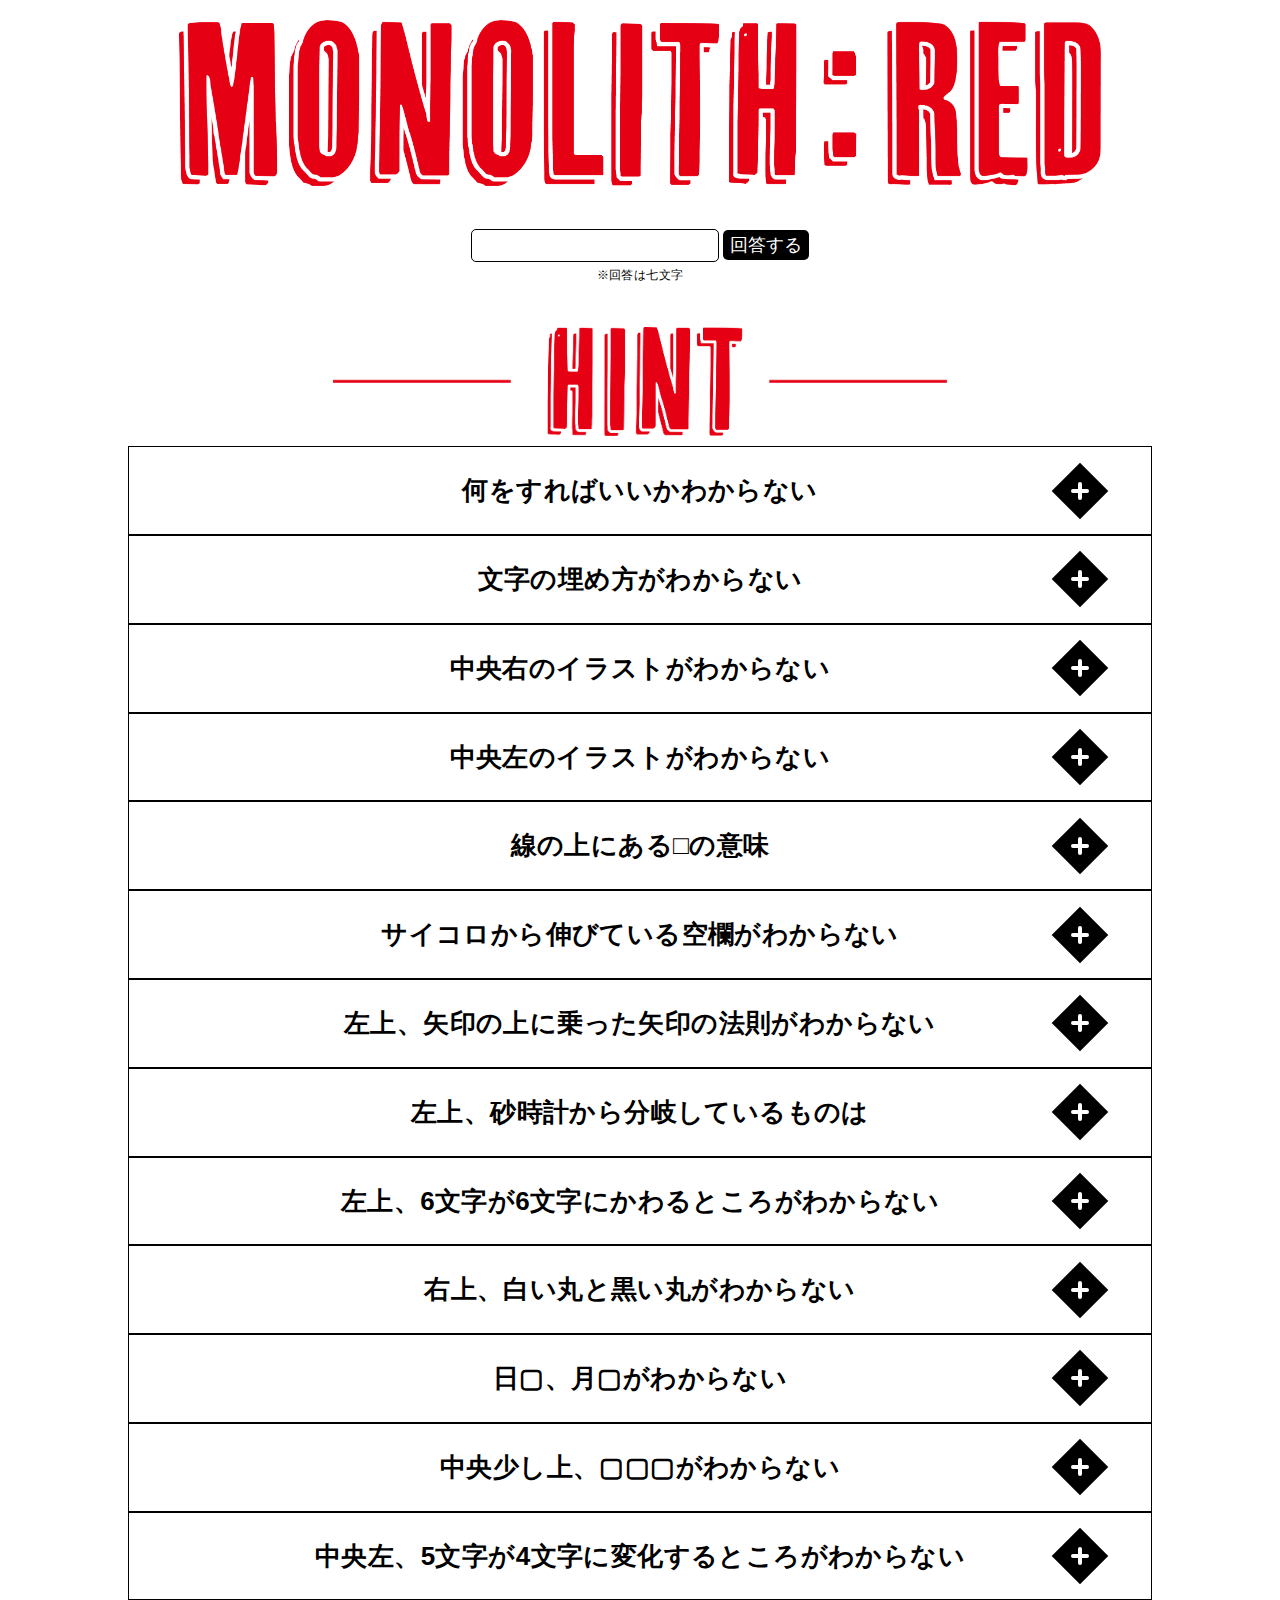
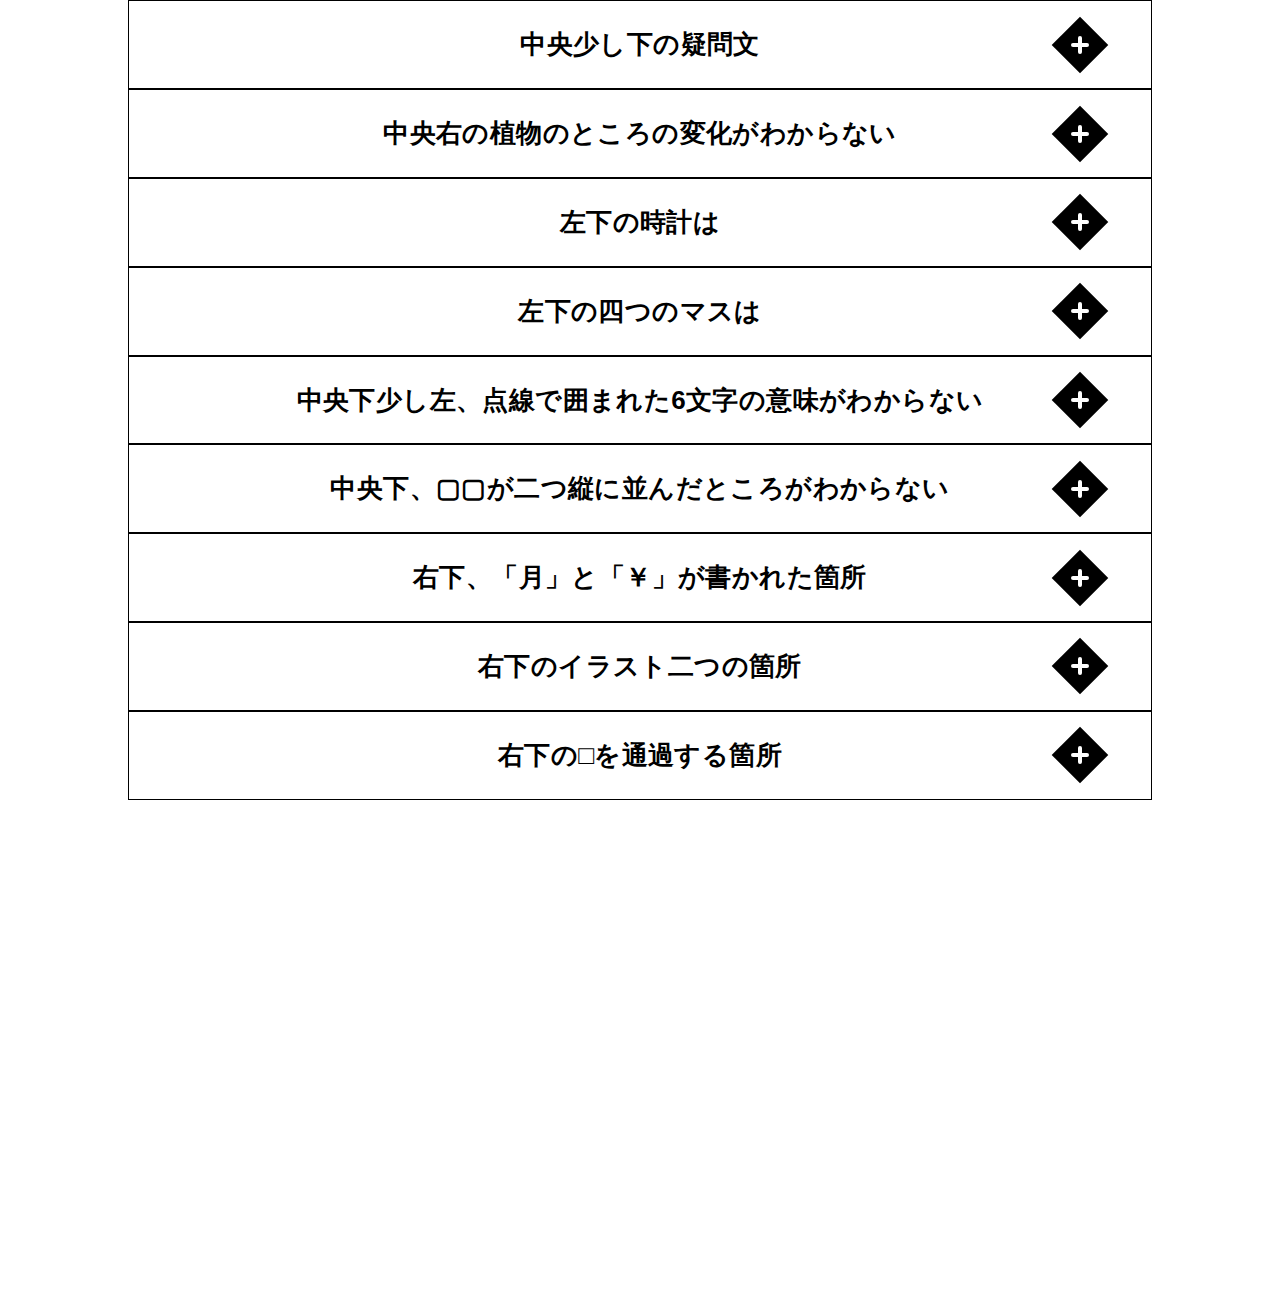
==== index.html @ f4da35d4 "first commit" ====
<!DOCTYPE html>
<html lang="ja">
  <head>
    <meta charset="UTF-8">
    <meta name="viewport" content="width=device-width, initial-scale=1.0">
    <title>Tokiqil Monolith</title>
    <link rel="stylesheet" href="accordion.css" type="text/css">
  </head>

  <body>
    <script src="https://ajax.googleapis.com/ajax/libs/jquery/3.5.1/jquery.min.js"></script>
    <!-- <script src="js/jquery-1.9.1.min.js"></script> -->
    <div class="section">
      <img src="4x/title.png" alt="MONOLITH:RED" class="title">

      <div class="answer_area">
        <table>
          <tr>
            <td><input type="text" class="text_area" id="answer"></td>
            <td><button class="submit_button" onclick="submitAnswer()">回答する</button>  </td>
          </tr>
        </table>

        <p class="attention">※回答は七文字</p>
      </div>

      <img src="4x/hint.png" alt="HINT" class="hint">

      <div class="accordion">
        <div class="accordion_header Q">何をすればいいかわからない<div class="i_box"><i class="one_i"></i></div></div>
        <div class="accordion_inner">
          <div class="accordion_header A">
            まずは手を付けられそうなところから解いていきましょう<br>
            イラストから伸びているマスに、イラストを文字にして埋めてみましょう
          </div>
        </div>
      </div>

      <div class="accordion">
        <div class="accordion_header Q">文字の埋め方がわからない<div class="i_box"><i class="one_i"></i></div></div>
        <div class="accordion_inner">
          <div class="accordion_header A">
            空欄には幾つか種類があるようで、それぞれ違う種類の文字が入るようです<br>
            何が入るか考えてみましょう
          </div>
          <div class="accordion">
            <div class="accordion_header Q" >種類がわからない<div class="i_box"><i class="one_i"></i></div></div>
            <div class="accordion_inner">
              <div class="accordion_header A">
                小さい四角はアルファベット<br>
                角が丸い四角は漢字<br>
                二重の四角は平仮名が入ります
              </div>
            </div>
          </div>
        </div>
      </div>

      <div class="accordion">
        <div class="accordion_header Q">中央右のイラストがわからない<div class="i_box"><i class="one_i"></i></div></div>
        <div class="accordion_inner">
          <div class="accordion_header A">
            高さ333ｍの赤い塔、つまり東京タワーです。英語で記入しましょう
          </div>
        </div>
      </div>

      <div class="accordion">
        <div class="accordion_header Q">中央左のイラストがわからない<div class="i_box"><i class="one_i"></i></div></div>
        <div class="accordion_inner">
          <div class="accordion_header A">
            彼は「MONOLITH」といいます。東京タワーに何か話しかけているようです
          </div>
        </div>
      </div>

      <div class="accordion">
        <div class="accordion_header Q">線の上にある□の意味<div class="i_box"><i class="one_i"></i></div></div>
        <div class="accordion_inner">
          <div class="accordion_header A">
            □に斜めに入ってきた二つの要素を合成して出力しています<br>
            逆に言うと□に入ってきた要素を斜めに出る二つの要素に分解しています
          </div>
        </div>
      </div>

      <div class="accordion">
        <div class="accordion_header Q">サイコロから伸びている空欄がわからない<div class="i_box"><i class="one_i"></i></div></div>
        <div class="accordion_inner">
          <div class="accordion_header A">
            小さい四角には数字を英語で、角丸の四角には数字を漢字で入れましょう
          </div>
        </div>
      </div>

      <div class="accordion">
        <div class="accordion_header Q">左上、矢印の上に乗った矢印の法則がわからない<div class="i_box"><i class="one_i"></i></div></div>
        <div class="accordion_inner">
          <div class="accordion_header A">
            矢印を通過する際、右から左に漢字の一部が変化しているようです
          </div>
          <div class="accordion">
            <div class="accordion_header Q">どう変化するかがわからない<div class="i_box"><i class="one_i"></i></div></div>
            <div class="accordion_inner">
              <div class="accordion_header A">
                「問」が「開」に変化し、さらに変化しているようです
              </div>
            </div>
          </div>
        </div>
      </div>

      <div class="accordion">
        <div class="accordion_header Q">左上、砂時計から分岐しているものは<div class="i_box"><i class="one_i"></i></div></div>
        <div class="accordion_inner">
          <div class="accordion_header A">
            砂時計が、空の砂時計と何かに分離しています。ということは？
          </div>
        </div>
      </div>

      <div class="accordion">
        <div class="accordion_header Q">左上、6文字が6文字にかわるところがわからない<div class="i_box"><i class="one_i"></i></div></div>
        <div class="accordion_inner">
          <div class="accordion_header A">
            「SA」が「TE」に変化します
          </div>
        </div>
      </div>

      <div class="accordion">
        <div class="accordion_header Q">右上、白い丸と黒い丸がわからない<div class="i_box"><i class="one_i"></i></div></div>
        <div class="accordion_inner">
          <div class="accordion_header A">
            そのまま「白丸」「黒丸」と読むわけではないようです<br>
            右側の文字は線をたどれば埋める文字が分かります<br>
            すぐ右下にあるイラストから連想される単語を埋めてみましょう<br>
            そうすればさらに右にある2マスも連想できそうです
          </div>
        </div>
      </div>

      <div class="accordion">
        <div class="accordion_header Q">日▢、月▢がわからない<div class="i_box"><i class="one_i"></i></div></div>
        <div class="accordion_inner">
          <div class="accordion_header A">
            右には同じ漢字が入ります。英語にしたときにどちらも6文字になります
          </div>
          <div class="accordion">
            <div class="accordion_header Q">まだわからない<div class="i_box"><i class="one_i"></i></div></div>
            <div class="accordion_inner">
              <div class="accordion_header A">
                カレンダーを見てみましょう
              </div>
            </div>
          </div>
        </div>
      </div>

      <div class="accordion">
        <div class="accordion_header Q">中央少し上、▢▢▢がわからない<div class="i_box"><i class="one_i"></i></div></div>
        <div class="accordion_inner">
          <div class="accordion_header A">
            矢印をたどると「？」から伸びています。漢字三文字で表現してみましょう
          </div>
          <div class="accordion">
            <div class="accordion_header Q">漢字三文字がわからない<div class="i_box"><i class="one_i"></i></div></div>
            <div class="accordion_inner">
              <div class="accordion_header A">
                一番右の漢字は「竹かんむり」になります
              </div>
            </div>
          </div>
        </div>
      </div>

      <div class="accordion">
        <div class="accordion_header Q">中央左、5文字が4文字に変化するところがわからない<div class="i_box"><i class="one_i"></i></div></div>
        <div class="accordion_inner">
          <div class="accordion_header A">
            「CH」が「S」に変化しています
          </div>
        </div>
      </div>

      <div class="accordion">
        <div class="accordion_header Q">中央少し下の疑問文<div class="i_box"><i class="one_i"></i></div></div>
        <div class="accordion_inner">
          <div class="accordion_header A">
            「周りの英語を埋め、引用して、文章を完成させましょう。これがこの謎の「問い」になります
          </div>
        </div>
      </div>

      <div class="accordion">
        <div class="accordion_header Q">中央右の植物のところの変化がわからない<div class="i_box"><i class="one_i"></i></div></div>
        <div class="accordion_inner">
          <div class="accordion_header A">
            矢印を通過する際、右から左に漢字の一部が変化しているようです。右が「草」、左が「竹」です
          </div>
          <div class="accordion">
            <div class="accordion_header Q">どう変化するかがわからない<div class="i_box"><i class="one_i"></i></div></div>
            <div class="accordion_inner">
              <div class="accordion_header A">
                「草かんむり」が「竹かんむり」に変化しています
              </div>
            </div>
          </div>
        </div>
      </div>

      <div class="accordion">
        <div class="accordion_header Q">左下の時計は<div class="i_box"><i class="one_i"></i></div></div>
        <div class="accordion_inner">
          <div class="accordion_header A">
            「CLOCK」ではありません、違う言い方を考えてみましょう
          </div>
        </div>
      </div>

      <div class="accordion">
        <div class="accordion_header Q">左下の四つのマスは<div class="i_box"><i class="one_i"></i></div></div>
        <div class="accordion_inner">
          <div class="accordion_header A">
            真ん中にあるのは方位記号です、適切な漢字を埋めましょう
          </div>
        </div>
      </div>

      <div class="accordion">
        <div class="accordion_header Q">中央下少し左、点線で囲まれた6文字の意味がわからない<div class="i_box"><i class="one_i"></i></div></div>
        <div class="accordion_inner">
          <div class="accordion_header A">
            ローマ字読みしてみましょう
          </div>
          <div class="accordion">
            <div class="accordion_header Q">「めのうえ」の意味がわからない<div class="i_box"><i class="one_i"></i></div></div>
            <div class="accordion_inner">
              <div class="accordion_header A">
                「め」を探して上を読んでみましょう
              </div>
              <div class="accordion">
                <div class="accordion_header Q">「め」がわからない<div class="i_box"><i class="one_i"></i></div></div>
                <div class="accordion_inner">
                  <div class="accordion_header A">
                    この謎の中に6個あります。全て探して上を読んでみましょう
                  </div>
                  <div class="accordion">
                    <div class="accordion_header Q">6個なのに7文字になる？<div class="i_box"><i class="one_i"></i></div></div>
                    <div class="accordion_inner">
                      <div class="accordion_header A">
                        アルファベットはローマ字読みして、平仮名にして書き込みましょう
                      </div>
                    </div>
                  </div>
                </div>
              </div>
            </div>
          </div>
        </div>
      </div>

      <div class="accordion">
        <div class="accordion_header Q">中央下、▢▢が二つ縦に並んだところがわからない<div class="i_box"><i class="one_i"></i></div></div>
        <div class="accordion_inner">
          <div class="accordion_header A">
            右には同じ漢字が入ります、上には「土」下には「火」が入ります
          </div>
          <div class="accordion">
            <div class="accordion_header Q">まだわからない<div class="i_box"><i class="one_i"></i></div></div>
            <div class="accordion_inner">
              <div class="accordion_header A">
                カレンダーを見てみましょう
              </div>
            </div>
          </div>
        </div>
      </div>

      <div class="accordion">
        <div class="accordion_header Q">右下、「月」と「￥」が書かれた箇所<div class="i_box"><i class="one_i"></i></div></div>
        <div class="accordion_inner">
          <div class="accordion_header A">
            変化前は「魚へんに青」です。「月」が「円」に変化します
          </div>
          <div class="accordion">
            <div class="accordion_header Q">まだわからない<div class="i_box"><i class="one_i"></i></div></div>
            <div class="accordion_inner">
              <div class="accordion_header A">
                「魚青」が「鯖」に変化します
              </div>
            </div>
          </div>
        </div>
      </div>

      <div class="accordion">
        <div class="accordion_header Q">右下のイラスト二つの箇所<div class="i_box"><i class="one_i"></i></div></div>
        <div class="accordion_inner">
          <div class="accordion_header A">
            矢印を通過すると、「貝」が「田」に変化します
            存在しない漢字になりますが、そのまま記入しておきましょう
          </div>
        </div>
      </div>

      <div class="accordion">
        <div class="accordion_header Q">右下の□を通過する箇所<div class="i_box"><i class="one_i"></i></div></div>
        <div class="accordion_inner">
          <div class="accordion_header A">
            一番下は「土」と「田」が合成されています
          </div>
          <div class="accordion">
            <div class="accordion_header Q">まだわからない<div class="i_box"><i class="one_i"></i></div></div>
            <div class="accordion_inner">
              <div class="accordion_header A">
                「土」と「田」が合成されて「里」になります
              </div>
              <div class="accordion">
                <div class="accordion_header Q">さらにヒント<div class="i_box"><i class="one_i"></i></div></div>
                <div class="accordion_inner">
                  <div class="accordion_header A">
                    「黒」が「里」と何かに分解されます
                  </div>
                  <div class="accordion">
                    <div class="accordion_header Q">さらにさらにヒント<div class="i_box"><i class="one_i"></i></div></div>
                    <div class="accordion_inner">
                      <div class="accordion_header A">
                        「里」と「れんが（点四つ）」に分解され、合成されて別の漢字になります
                      </div>
                    </div>
                  </div>
                </div>
              </div>
            </div>
          </div>
        </div>
      </div>
    </div>
    <script src="accordion.js"></script>
  </body>
</html>
---- accordion.css ----
.title {
  max-width: 1024px;
  margin: auto;
  display: block;
  width: 90%;
  padding-bottom: 20px;
}

.crear_images{
  max-width: 1024px;
  margin: auto;
  display: block;
  width: 90%;
}

.syuusei{
  max-width: 1024px;
  margin: auto;
  display: block;
  width: 40%;
  padding-bottom: 70px;
}

table{
  margin:0 auto;
  }
  
.answer_area {
  margin: 20px 0px 40px ;
  text-align: center;
}

.submit_button{
  padding:10px;
  font-size: 18px; 
  color: #fff;
  background-color: #000000;
  border: none;
  border-radius: 5px;
  text-align: center;
  padding: 3px 7px;
}

.text_area {
  height: 25px;
  font-size: 18px; 
  padding: 3px 7px;
  border-radius: 5px;
  border: 1px solid #000000;
}
.text_area:focus {
  padding: 1px 5px;
  outline: 0;
  border: 3px solid #000000;
}

.attention {
  margin-top: 0px;
  font-size: 75%;
  text-align: center;
}

.tweet_button{
  color: #fff;
  background-color: #000000;
  border: none;
  border-radius: 5px;
  text-align: center;
  padding: 3px 7px;
}

.hint {
  max-width: 1024px;
  margin: auto;
  display: block;
  width: 60%;
  padding-bottom: 10px;
}

.accordion {
    max-width: 1024px;
    margin: 0 auto;
  }
  .accordion .accordion_header {
    font-size: 26px;
    font-weight: bold;
    padding: 20px 11%;
    text-align: center;
    position: relative;
    z-index: +1;
    cursor: pointer;
    transition-duration: 0.2s;
  }
  .accordion .Q {
    background-color: #ffffff;
    border: 1px solid #000000;
    color: #000000;
  }
  .accordion .A {
    background-color: #ffffff;
    border: #000000;
    color: #000000;
  }
  .accordion .accordion_inner{
    border: 1px solid #000000;
  }
  .accordion .accordion_inner .accordion{
    width: 95%;
    padding-bottom: 2.5%;
  }
  .accordion .accordion_header .i_box {
    display: flex;
    justify-content: center;
    align-items: center;
    position: absolute;
    top: 50%;
    right: 5%;
    width: 40px;
    height: 40px;
    background: #000000;
    /* border: 1px solid #E60012; */
    margin-top: -20px;
    box-sizing: border-box;
    -webkit-transform: rotate(45deg);
    transform: rotate(45deg);
    transform-origin: center center;
    transition-duration: 0.2s;
  }
  .accordion .accordion_header .i_box .one_i {
    display: block;
    width: 18px;
    height: 18px;
    -webkit-transform: rotate(45deg);
    transform: rotate(45deg);
    transform-origin: center center;
    transition-duration: 0.2s;
    position: relative;
  }
  .accordion .accordion_header.open .i_box {
    -webkit-transform: rotate(-360deg);
    transform: rotate(-360deg);
  }
  .accordion .accordion_header .i_box .one_i:before, .accordion .accordion_header .i_box .one_i:after {
    display: flex;
    content: '';
    background-color: #ffffff;
    border-radius: 10px;
    width: 18px;
    height: 4px;
    position: absolute;
    top: 7px;
    left: 0;
    -webkit-transform: rotate(0deg);
    transform: rotate(0deg);
    transform-origin: center center;
  }
  .accordion .accordion_header .i_box .one_i:before {
    width: 4px;
    height: 18px;
    top: 0;
    left: 7px;
  }
  .accordion .accordion_header.open .i_box .one_i:before {
    content: none;
  }
  .accordion .accordion_header.open .i_box .one_i:after {
    -webkit-transform: rotate(-45deg);
    transform: rotate(-45deg);
  }
  .accordion .accordion_inner {
    display: none;
    padding: 0;
    box-sizing: border-box;
  }
  .accordion .accordion_inner .box_one {
    height: 300px;
  }
  .accordion .accordion_inner p.txt_a_ac {
    margin: 0;
  }
  @media screen and (max-width: 1024px) {
    .accordion .accordion_header {
      font-size: 18px;
    }
    .accordion .accordion_header .i_box {
      width: 30px;
      height: 30px;
      margin-top: -15px;
    }
  }
  @media screen and (max-width: 767px) {
    .accordion .accordion_header {
      font-size: 16px;
      text-align: left;
      padding: 15px 60px 15px 15px;
    }
  }
  
  body {
    font-family: YuGothic, "游ゴシック体", "Yu Gothic", "メイリオ", Meiryo, "ＭＳ Ｐゴシック", "MS PGothic", sans-serif;
    font-size: 16px;
    letter-spacing: .025em;
    line-height: 1.8;
    margin: 0;
  }
  @media screen and (max-width: 1024px) {
    body {
      font-size: 14px;
    }
  }
  .section {
    max-width: 1024px;
    margin: 0 auto;
    padding: 20px 20px 500px;
    color: #000000;
    text-align: center;
  }
  .section p._a {
    font-size: 12px;
    font-weight: bold;
    margin: 30px 0 0;
  }
  .section p._a .link {
    display: inline-block;
    color: #607D8B;
    padding-left: 1.3em;
    text-indent: -1.3em;
  }
  .section p._a .link:before {
    content: '';
    display: inline-block;
    width: 5px;
    height: 5px;
    border-top: 2px solid #607D8B;
    border-right: 2px solid #607D8B;
    -webkit-transform: rotate(45deg);
    transform: rotate(45deg);
    margin-right: 10px;
  }
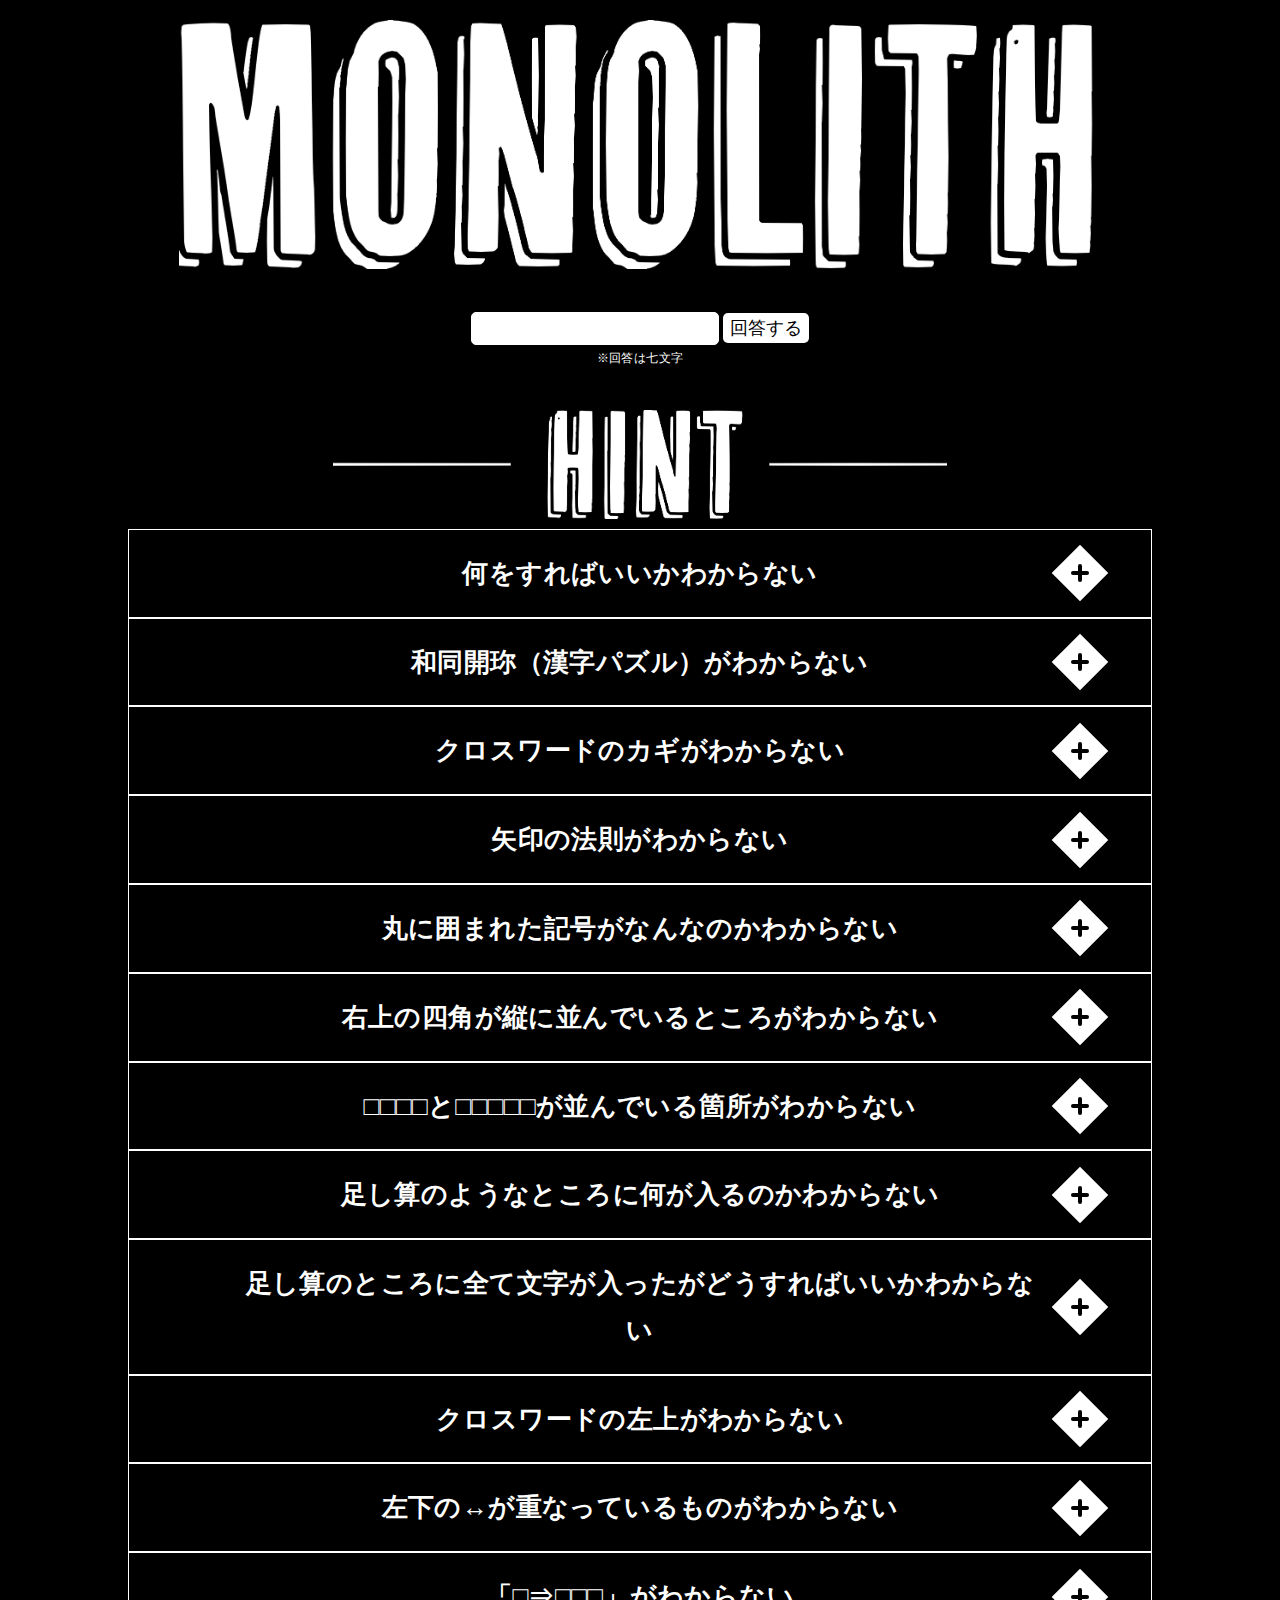
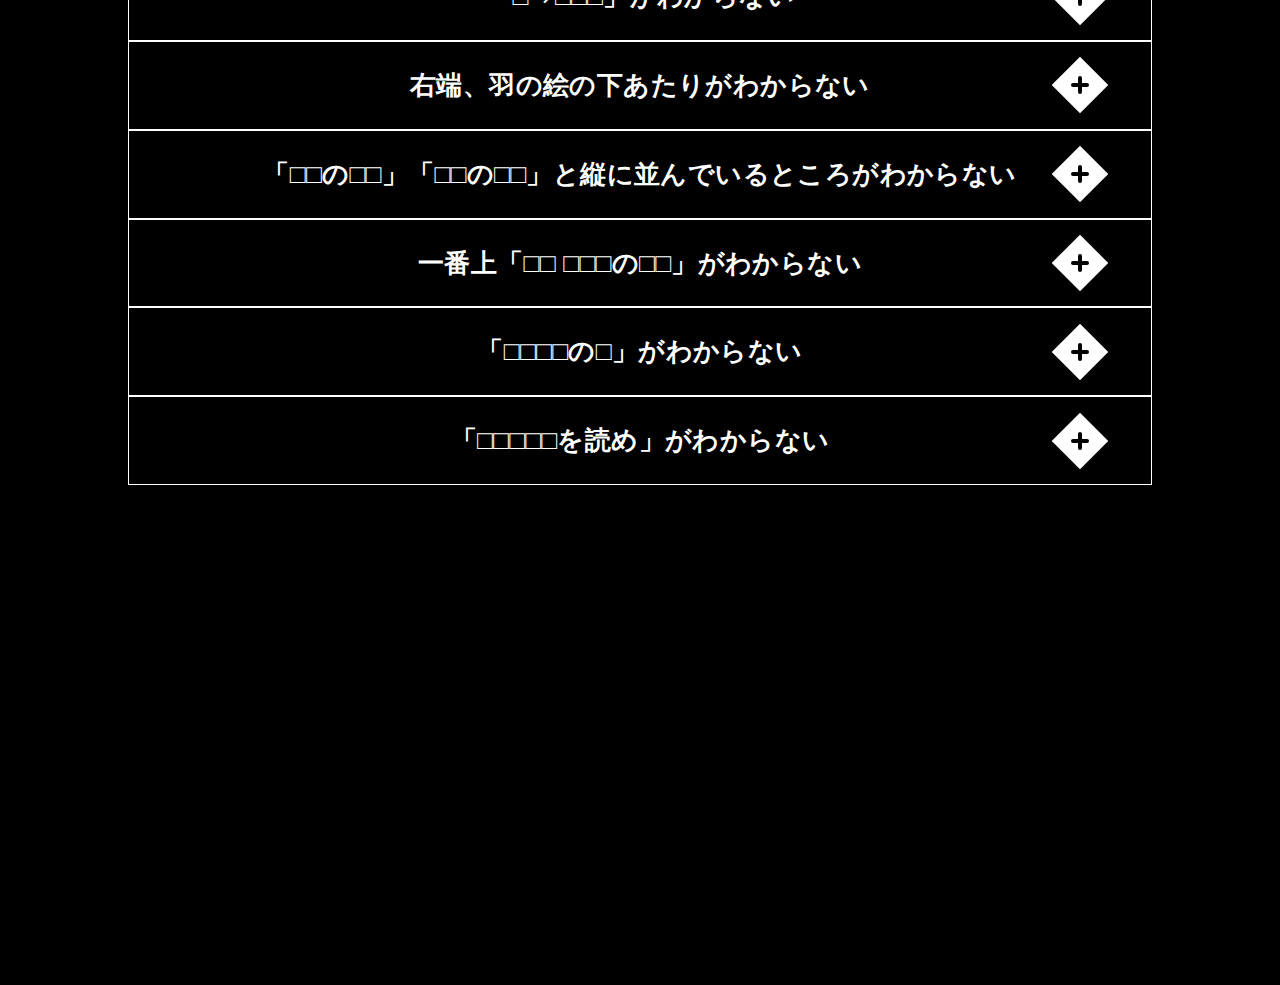
==== commit 5bbefa7e: "commit" ====
--- a/index.html
+++ b/index.html
@@ -31,225 +31,284 @@
         <div class="accordion_inner">
           <div class="accordion_header A">
             まずは手を付けられそうなところから解いていきましょう<br>
-            イラストから伸びているマスに、イラストを文字にして埋めてみましょう
-          </div>
-        </div>
-      </div>
-
-      <div class="accordion">
-        <div class="accordion_header Q">文字の埋め方がわからない<div class="i_box"><i class="one_i"></i></div></div>
-        <div class="accordion_inner">
-          <div class="accordion_header A">
-            空欄には幾つか種類があるようで、それぞれ違う種類の文字が入るようです<br>
-            何が入るか考えてみましょう
-          </div>
-          <div class="accordion">
-            <div class="accordion_header Q" >種類がわからない<div class="i_box"><i class="one_i"></i></div></div>
-            <div class="accordion_inner">
-              <div class="accordion_header A">
-                小さい四角はアルファベット<br>
-                角が丸い四角は漢字<br>
-                二重の四角は平仮名が入ります
-              </div>
-            </div>
-          </div>
-        </div>
-      </div>
-
-      <div class="accordion">
-        <div class="accordion_header Q">中央右のイラストがわからない<div class="i_box"><i class="one_i"></i></div></div>
-        <div class="accordion_inner">
-          <div class="accordion_header A">
-            高さ333ｍの赤い塔、つまり東京タワーです。英語で記入しましょう
-          </div>
-        </div>
-      </div>
-
-      <div class="accordion">
-        <div class="accordion_header Q">中央左のイラストがわからない<div class="i_box"><i class="one_i"></i></div></div>
-        <div class="accordion_inner">
-          <div class="accordion_header A">
-            彼は「MONOLITH」といいます。東京タワーに何か話しかけているようです
-          </div>
-        </div>
-      </div>
-
-      <div class="accordion">
-        <div class="accordion_header Q">線の上にある□の意味<div class="i_box"><i class="one_i"></i></div></div>
-        <div class="accordion_inner">
-          <div class="accordion_header A">
-            □に斜めに入ってきた二つの要素を合成して出力しています<br>
-            逆に言うと□に入ってきた要素を斜めに出る二つの要素に分解しています
-          </div>
-        </div>
-      </div>
-
-      <div class="accordion">
-        <div class="accordion_header Q">サイコロから伸びている空欄がわからない<div class="i_box"><i class="one_i"></i></div></div>
-        <div class="accordion_inner">
-          <div class="accordion_header A">
-            小さい四角には数字を英語で、角丸の四角には数字を漢字で入れましょう
-          </div>
-        </div>
-      </div>
-
-      <div class="accordion">
-        <div class="accordion_header Q">左上、矢印の上に乗った矢印の法則がわからない<div class="i_box"><i class="one_i"></i></div></div>
-        <div class="accordion_inner">
-          <div class="accordion_header A">
-            矢印を通過する際、右から左に漢字の一部が変化しているようです
-          </div>
-          <div class="accordion">
-            <div class="accordion_header Q">どう変化するかがわからない<div class="i_box"><i class="one_i"></i></div></div>
-            <div class="accordion_inner">
-              <div class="accordion_header A">
-                「問」が「開」に変化し、さらに変化しているようです
-              </div>
-            </div>
-          </div>
-        </div>
-      </div>
-
-      <div class="accordion">
-        <div class="accordion_header Q">左上、砂時計から分岐しているものは<div class="i_box"><i class="one_i"></i></div></div>
-        <div class="accordion_inner">
-          <div class="accordion_header A">
-            砂時計が、空の砂時計と何かに分離しています。ということは？
-          </div>
-        </div>
-      </div>
-
-      <div class="accordion">
-        <div class="accordion_header Q">左上、6文字が6文字にかわるところがわからない<div class="i_box"><i class="one_i"></i></div></div>
-        <div class="accordion_inner">
-          <div class="accordion_header A">
-            「SA」が「TE」に変化します
-          </div>
-        </div>
-      </div>
-
-      <div class="accordion">
-        <div class="accordion_header Q">右上、白い丸と黒い丸がわからない<div class="i_box"><i class="one_i"></i></div></div>
-        <div class="accordion_inner">
-          <div class="accordion_header A">
-            そのまま「白丸」「黒丸」と読むわけではないようです<br>
-            右側の文字は線をたどれば埋める文字が分かります<br>
-            すぐ右下にあるイラストから連想される単語を埋めてみましょう<br>
-            そうすればさらに右にある2マスも連想できそうです
-          </div>
-        </div>
-      </div>
-
-      <div class="accordion">
-        <div class="accordion_header Q">日▢、月▢がわからない<div class="i_box"><i class="one_i"></i></div></div>
-        <div class="accordion_inner">
-          <div class="accordion_header A">
-            右には同じ漢字が入ります。英語にしたときにどちらも6文字になります
+            クロスワード、和同開珎（漢字パズル）などが手を付けやすそうです<br>
+            他には矢印の前と後が両方とも記入されている箇所から、どのように変化しているか考えてみましょう
+          </div>
+        </div>
+      </div>
+
+      <div class="accordion">
+        <div class="accordion_header Q">和同開珎（漢字パズル）がわからない<div class="i_box"><i class="one_i"></i></div></div>
+        <div class="accordion_inner">
+          <div class="accordion_header A">
+            信〇⇒赤、黄、青といえば　年〇⇒明治、大正、昭和、平成、令和などなど
+          </div>
+        </div>
+      </div>
+
+      <div class="accordion">
+        <div class="accordion_header Q">クロスワードのカギがわからない<div class="i_box"><i class="one_i"></i></div></div>
+        <div class="accordion_inner">
+          <div class="accordion_header A">
+            以下それぞれのカギの答えです
+          </div>
+          <div class="accordion">
+            <div class="accordion_header Q" >タテ1　ユズリハの耳、ナンテンの目、冬の季語<div class="i_box"><i class="one_i"></i></div></div>
+            <div class="accordion_inner">
+              <div class="accordion_header A">
+                ユキウサギ
+              </div>
+            </div>
+            <div class="accordion_header Q" >タテ2　□□キン、テ□□キ、モノ□□<div class="i_box"><i class="one_i"></i></div></div>
+            <div class="accordion_inner">
+              <div class="accordion_header A">
+                マネ
+              </div>
+            </div>
+            <div class="accordion_header Q" >タテ3　もうけ話や流行に□□□□<div class="i_box"><i class="one_i"></i></div></div>
+            <div class="accordion_inner">
+              <div class="accordion_header A">
+                ユキウサギ
+              </div>
+            </div>
+            <div class="accordion_header Q" >タテ5　怒ったときに生えるもの<div class="i_box"><i class="one_i"></i></div></div>
+            <div class="accordion_inner">
+              <div class="accordion_header A">
+                ツノ
+              </div>
+            </div>
+            <div class="accordion_header Q" >タテ8　この方向<div class="i_box"><i class="one_i"></i></div></div>
+            <div class="accordion_inner">
+              <div class="accordion_header A">
+                タツミ（辰巳）
+              </div>
+            </div>
+            <div class="accordion_header Q" >タテ9　草かんむりに路<div class="i_box"><i class="one_i"></i></div></div>
+            <div class="accordion_inner">
+              <div class="accordion_header A">
+                フキ
+              </div>
+            </div>
+            <div class="accordion_header Q" >ヨコ2　江戸時代、火消組のシンボル<div class="i_box"><i class="one_i"></i></div></div>
+            <div class="accordion_inner">
+              <div class="accordion_header A">
+                マトイ
+              </div>
+            </div>
+            <div class="accordion_header Q" >ヨコ4　空中に現れる怪しい火、狸じゃなくて<div class="i_box"><i class="one_i"></i></div></div>
+            <div class="accordion_inner">
+              <div class="accordion_header A">
+                キツネビ
+              </div>
+            </div>
+            <div class="accordion_header Q" >ヨコ6　言い忘れたら2枚引く<div class="i_box"><i class="one_i"></i></div></div>
+            <div class="accordion_inner">
+              <div class="accordion_header A">
+                ウノ
+              </div>
+            </div>
+            <div class="accordion_header Q" >ヨコ7　草かんむりに鳥<div class="i_box"><i class="one_i"></i></div></div>
+            <div class="accordion_inner">
+              <div class="accordion_header A">
+                ツタ
+              </div>
+            </div>
+            <div class="accordion_header Q" >ヨコ9　諦めないこと、□□□の精神<div class="i_box"><i class="one_i"></i></div></div>
+            <div class="accordion_inner">
+              <div class="accordion_header A">
+                フクツ
+              </div>
+            </div>
+            <div class="accordion_header Q" >ヨコ10　冠婚葬祭は慶弔の□□□<div class="i_box"><i class="one_i"></i></div></div>
+            <div class="accordion_inner">
+              <div class="accordion_header A">
+                ギシキ
+              </div>
+            </div>
+          </div>
+        </div>
+      </div>
+
+      <div class="accordion">
+        <div class="accordion_header Q">矢印の法則がわからない<div class="i_box"><i class="one_i"></i></div></div>
+        <div class="accordion_inner">
+          <div class="accordion_header A">
+          </div>
+          <div class="accordion">
+            <div class="accordion_header Q" >「●」の法則<div class="i_box"><i class="one_i"></i></div></div>
+            <div class="accordion_inner">
+              <div class="accordion_header A">
+                右下の「本」と書かれた箇所や、左下の「右」と書かれた箇所、右側の「神社」と書かれた箇所が分かりやすいです
+              </div>
+              <div class="accordion">
+                <div class="accordion_header Q">わからない<div class="i_box"><i class="one_i"></i></div></div>
+                <div class="accordion_inner">
+                  <div class="accordion_header A">
+                    矢印の元を漢字に変換します
+                  </div>
+                </div>
+              </div>
+            </div>
+            <div class="accordion_header Q" >「○」の法則<div class="i_box"><i class="one_i"></i></div></div>
+            <div class="accordion_inner">
+              <div class="accordion_header A">
+                左下の「ウマ」と書かれた箇所、中心の下「マル」と書かれた箇所が分かりやすいです
+              </div>
+              <div class="accordion">
+                <div class="accordion_header Q">わからない<div class="i_box"><i class="one_i"></i></div></div>
+                <div class="accordion_inner">
+                  <div class="accordion_header A">
+                    矢印の元をカタカナに変換します
+                  </div>
+                </div>
+              </div>
+            </div>
+            <div class="accordion_header Q" >「▲」の法則<div class="i_box"><i class="one_i"></i></div></div>
+            <div class="accordion_inner">
+              <div class="accordion_header A">
+                中央から右側、「GOOD」と書かれた箇所や、「FISH]と書かれた箇所が分かりやすいです
+              </div>
+              <div class="accordion">
+                <div class="accordion_header Q">わからない<div class="i_box"><i class="one_i"></i></div></div>
+                <div class="accordion_inner">
+                  <div class="accordion_header A">
+                    矢印の元を英語に変換します
+                  </div>
+                </div>
+              </div>
+            </div>
+            <div class="accordion_header Q" >「△」の法則<div class="i_box"><i class="one_i"></i></div></div>
+            <div class="accordion_inner">
+              <div class="accordion_header A">
+                左上の回転マークや、中央から少し上洗濯のマークが分かりやすいです
+              </div>
+              <div class="accordion">
+                <div class="accordion_header Q">わからない<div class="i_box"><i class="one_i"></i></div></div>
+                <div class="accordion_inner">
+                  <div class="accordion_header A">
+                    右に90度回転します
+                  </div>
+                </div>
+              </div>
+            </div>
+            <div class="accordion_header Q" >「■」の法則<div class="i_box"><i class="one_i"></i></div></div>
+            <div class="accordion_inner">
+              <div class="accordion_header A">
+                左下の「Q」と書かれた箇所、右下の地球マークなどが分かりやすいです
+              </div>
+              <div class="accordion">
+                <div class="accordion_header Q">わからない<div class="i_box"><i class="one_i"></i></div></div>
+                <div class="accordion_inner">
+                  <div class="accordion_header A">
+                    二つの図形を一つに合成しています
+                  </div>
+                </div>
+              </div>
+            </div>
+            <div class="accordion_header Q" >「□」の法則<div class="i_box"><i class="one_i"></i></div></div>
+            <div class="accordion_inner">
+              <div class="accordion_header A">
+                「■」とは逆の法則になります
+              </div>
+              <div class="accordion">
+                <div class="accordion_header Q">わからない<div class="i_box"><i class="one_i"></i></div></div>
+                <div class="accordion_inner">
+                  <div class="accordion_header A">
+                    矢印の元を2つに分解します
+                  </div>
+                </div>
+              </div>
+            </div>
+            <div class="accordion_header Q" >「↔」の法則<div class="i_box"><i class="one_i"></i></div></div>
+            <div class="accordion_inner">
+              <div class="accordion_header A">
+                「○」の反対には「×」が入ります
+              </div>
+              <div class="accordion">
+                <div class="accordion_header Q">わからない<div class="i_box"><i class="one_i"></i></div></div>
+                <div class="accordion_inner">
+                  <div class="accordion_header A">
+                    逆に当たるものが入ります
+                  </div>
+                </div>
+              </div>
+            </div>
+          </div>
+        </div>
+      </div>
+
+      <div class="accordion">
+        <div class="accordion_header Q">丸に囲まれた記号がなんなのかわからない<div class="i_box"><i class="one_i"></i></div></div>
+        <div class="accordion_inner">
+          <div class="accordion_header A">
+            購入した服についているタグをよくみてみましょう
+          </div>
+          <div class="accordion">
+            <div class="accordion_header Q">これが何かわからない<div class="i_box"><i class="one_i"></i></div></div>
+            <div class="accordion_inner">
+              <div class="accordion_header A">
+                「洗濯記号」でWEB検索してみましょう
+              </div>
+              <div class="accordion">
+                <div class="accordion_header Q">「三角にバツが書かれた記号」がわからない<div class="i_box"><i class="one_i"></i></div></div>
+                <div class="accordion_inner">
+                  <div class="accordion_header A">
+                    「塩素系および酸素系漂白剤の使用禁止」という意味です
+                  </div>
+                </div>
+                <div class="accordion_header Q">「四角の中に丸、全体にバツが書かれた記号」がわからない<div class="i_box"><i class="one_i"></i></div></div>
+                <div class="accordion_inner">
+                  <div class="accordion_header A">
+                    「タンブル乾燥禁止」という意味です
+                  </div>
+                </div>
+              </div>
+            </div>
+          </div>
+        </div>
+      </div>
+
+      <div class="accordion">
+        <div class="accordion_header Q">右上の四角が縦に並んでいるところがわからない<div class="i_box"><i class="one_i"></i></div></div>
+        <div class="accordion_inner">
+          <div class="accordion_header A">
+            「タ」が縦に2つ並びます、その先には漢字一文字として記入しましょう
+          </div>
+          <div class="accordion">
+            <div class="accordion_header Q">矢印の先がわからない<div class="i_box"><i class="one_i"></i></div></div>
+            <div class="accordion_inner">
+              <div class="accordion_header A">
+                「多」の反対なので「少」になります
+              </div>
+            </div>
+          </div>
+        </div>
+      </div>
+
+      <div class="accordion">
+        <div class="accordion_header Q">□□□□と□□□□□が並んでいる箇所がわからない<div class="i_box"><i class="one_i"></i></div></div>
+        <div class="accordion_inner">
+          <div class="accordion_header A">
+            矢印の元をたどっていきましょう、「ー」と「・」が入るはずです
           </div>
           <div class="accordion">
             <div class="accordion_header Q">まだわからない<div class="i_box"><i class="one_i"></i></div></div>
             <div class="accordion_inner">
               <div class="accordion_header A">
-                カレンダーを見てみましょう
-              </div>
-            </div>
-          </div>
-        </div>
-      </div>
-
-      <div class="accordion">
-        <div class="accordion_header Q">中央少し上、▢▢▢がわからない<div class="i_box"><i class="one_i"></i></div></div>
-        <div class="accordion_inner">
-          <div class="accordion_header A">
-            矢印をたどると「？」から伸びています。漢字三文字で表現してみましょう
-          </div>
-          <div class="accordion">
-            <div class="accordion_header Q">漢字三文字がわからない<div class="i_box"><i class="one_i"></i></div></div>
-            <div class="accordion_inner">
-              <div class="accordion_header A">
-                一番右の漢字は「竹かんむり」になります
-              </div>
-            </div>
-          </div>
-        </div>
-      </div>
-
-      <div class="accordion">
-        <div class="accordion_header Q">中央左、5文字が4文字に変化するところがわからない<div class="i_box"><i class="one_i"></i></div></div>
-        <div class="accordion_inner">
-          <div class="accordion_header A">
-            「CH」が「S」に変化しています
-          </div>
-        </div>
-      </div>
-
-      <div class="accordion">
-        <div class="accordion_header Q">中央少し下の疑問文<div class="i_box"><i class="one_i"></i></div></div>
-        <div class="accordion_inner">
-          <div class="accordion_header A">
-            「周りの英語を埋め、引用して、文章を完成させましょう。これがこの謎の「問い」になります
-          </div>
-        </div>
-      </div>
-
-      <div class="accordion">
-        <div class="accordion_header Q">中央右の植物のところの変化がわからない<div class="i_box"><i class="one_i"></i></div></div>
-        <div class="accordion_inner">
-          <div class="accordion_header A">
-            矢印を通過する際、右から左に漢字の一部が変化しているようです。右が「草」、左が「竹」です
-          </div>
-          <div class="accordion">
-            <div class="accordion_header Q">どう変化するかがわからない<div class="i_box"><i class="one_i"></i></div></div>
-            <div class="accordion_inner">
-              <div class="accordion_header A">
-                「草かんむり」が「竹かんむり」に変化しています
-              </div>
-            </div>
-          </div>
-        </div>
-      </div>
-
-      <div class="accordion">
-        <div class="accordion_header Q">左下の時計は<div class="i_box"><i class="one_i"></i></div></div>
-        <div class="accordion_inner">
-          <div class="accordion_header A">
-            「CLOCK」ではありません、違う言い方を考えてみましょう
-          </div>
-        </div>
-      </div>
-
-      <div class="accordion">
-        <div class="accordion_header Q">左下の四つのマスは<div class="i_box"><i class="one_i"></i></div></div>
-        <div class="accordion_inner">
-          <div class="accordion_header A">
-            真ん中にあるのは方位記号です、適切な漢字を埋めましょう
-          </div>
-        </div>
-      </div>
-
-      <div class="accordion">
-        <div class="accordion_header Q">中央下少し左、点線で囲まれた6文字の意味がわからない<div class="i_box"><i class="one_i"></i></div></div>
-        <div class="accordion_inner">
-          <div class="accordion_header A">
-            ローマ字読みしてみましょう
-          </div>
-          <div class="accordion">
-            <div class="accordion_header Q">「めのうえ」の意味がわからない<div class="i_box"><i class="one_i"></i></div></div>
-            <div class="accordion_inner">
-              <div class="accordion_header A">
-                「め」を探して上を読んでみましょう
-              </div>
-              <div class="accordion">
-                <div class="accordion_header Q">「め」がわからない<div class="i_box"><i class="one_i"></i></div></div>
-                <div class="accordion_inner">
-                  <div class="accordion_header A">
-                    この謎の中に6個あります。全て探して上を読んでみましょう
+                上は「・ー・ー」下は「ーーー・ー」になります
+              </div>
+              <div class="accordion">
+                <div class="accordion_header Q">まだわからない<div class="i_box"><i class="one_i"></i></div></div>
+                <div class="accordion_inner">
+                  <div class="accordion_header A">
+                    「モールス信号」で検索してみましょう<br>
+                    使うのは「和文モールス符号」になります
                   </div>
                   <div class="accordion">
-                    <div class="accordion_header Q">6個なのに7文字になる？<div class="i_box"><i class="one_i"></i></div></div>
+                    <div class="accordion_header Q">まだわからない<div class="i_box"><i class="one_i"></i></div></div>
                     <div class="accordion_inner">
                       <div class="accordion_header A">
-                        アルファベットはローマ字読みして、平仮名にして書き込みましょう
+                        答えはカタカナで「ロス」になります
                       </div>
                     </div>
                   </div>
@@ -261,72 +320,240 @@
       </div>
 
       <div class="accordion">
-        <div class="accordion_header Q">中央下、▢▢が二つ縦に並んだところがわからない<div class="i_box"><i class="one_i"></i></div></div>
-        <div class="accordion_inner">
-          <div class="accordion_header A">
-            右には同じ漢字が入ります、上には「土」下には「火」が入ります
+        <div class="accordion_header Q">足し算のようなところに何が入るのかわからない<div class="i_box"><i class="one_i"></i></div></div>
+        <div class="accordion_inner">
+          <div class="accordion_header A">
+            すべて英単語が入ります
+          </div>
+          <div class="accordion">
+            <div class="accordion_header Q">入る英単語がわからない<div class="i_box"><i class="one_i"></i></div></div>
+            <div class="accordion_inner">
+              <div class="accordion_header A">
+                上から順に以下の通りです<br>
+                「SALT」<br>
+                「STAR」<br>
+                「WHITE」<br>
+                「LITTLE」<br>
+                「FEATHER」
+              </div>
+            </div>
+          </div>
+        </div>
+      </div>
+
+      <div class="accordion">
+        <div class="accordion_header Q">足し算のところに全て文字が入ったがどうすればいいかわからない<div class="i_box"><i class="one_i"></i></div></div>
+        <div class="accordion_inner">
+          <div class="accordion_header A">
+            これは覆面算です、同じ文字に同じ数字が入ります<br>
+            すぐ下に書かれている「7256」➡「FISH」をヒントに解いていきましょう<br>
+            まだその上の数字が埋まっていないのであれば先にそちらを解きましょう
+          </div>
+          <div class="accordion">
+            <div class="accordion_header Q">解き方がわからない<div class="i_box"><i class="one_i"></i></div></div>
+            <div class="accordion_inner">
+              <div class="accordion_header A">
+                かなり難しい覆面算になります<br>
+                Fに7、Iに2、Sに5、Hに6を当てはめて地道に解いていきましょう<br>
+                繰り上がりを意識しながら上の桁から解いていくのがコツです
+              </div>
+              <div class="accordion">
+                <div class="accordion_header Q">ズルしたい<div class="i_box"><i class="one_i"></i></div></div>
+                <div class="accordion_inner">
+                  <div class="accordion_header A">
+                    上の「□□□□➡□□□□」が伸びている先は「□□□□の□」になります<br>
+                    ということは……ここに入る答えはかなり限られてきそうです
+                  </div>
+                </div>
+                <div class="accordion_header Q">答えを知りたい<div class="i_box"><i class="one_i"></i></div></div>
+                <div class="accordion_inner">
+                  <div class="accordion_header A">
+                    数字はそれぞれ<br>
+                    1=A,2=I,3=W,4=L,5=S,6=H,7=F,8=T,9=E,0=R<br>
+                    となるので「4978」➡「LEFT」になります
+                  </div>
+                </div>
+              </div>
+            </div>
+          </div>
+        </div>
+      </div>
+
+      <div class="accordion">
+        <div class="accordion_header Q">クロスワードの左上がわからない<div class="i_box"><i class="one_i"></i></div></div>
+        <div class="accordion_inner">
+          <div class="accordion_header A">
+            合成された形は丸の中に三本、線が入った形になります
+          </div>
+          <div class="accordion">
+            <div class="accordion_header Q">この形が何かわからない<div class="i_box"><i class="one_i"></i></div></div>
+            <div class="accordion_inner">
+              <div class="accordion_header A">
+                「天気記号」で検索してみましょう
+              </div>
+              <div class="accordion">
+                <div class="accordion_header Q">まだわからない<div class="i_box"><i class="one_i"></i></div></div>
+                <div class="accordion_inner">
+                  <div class="accordion_header A">
+                    この記号は「ユキ」です
+                  </div>
+                </div>
+              </div>
+            </div>
+          </div>
+        </div>
+      </div>
+
+      <div class="accordion">
+        <div class="accordion_header Q">左下の↔が重なっているものがわからない<div class="i_box"><i class="one_i"></i></div></div>
+        <div class="accordion_inner">
+          <div class="accordion_header A">
+            下が「S」、左が「W」になります、地図などで見かけるあれです
           </div>
           <div class="accordion">
             <div class="accordion_header Q">まだわからない<div class="i_box"><i class="one_i"></i></div></div>
             <div class="accordion_inner">
               <div class="accordion_header A">
-                カレンダーを見てみましょう
-              </div>
-            </div>
-          </div>
-        </div>
-      </div>
-
-      <div class="accordion">
-        <div class="accordion_header Q">右下、「月」と「￥」が書かれた箇所<div class="i_box"><i class="one_i"></i></div></div>
-        <div class="accordion_inner">
-          <div class="accordion_header A">
-            変化前は「魚へんに青」です。「月」が「円」に変化します
-          </div>
-          <div class="accordion">
-            <div class="accordion_header Q">まだわからない<div class="i_box"><i class="one_i"></i></div></div>
-            <div class="accordion_inner">
-              <div class="accordion_header A">
-                「魚青」が「鯖」に変化します
-              </div>
-            </div>
-          </div>
-        </div>
-      </div>
-
-      <div class="accordion">
-        <div class="accordion_header Q">右下のイラスト二つの箇所<div class="i_box"><i class="one_i"></i></div></div>
-        <div class="accordion_inner">
-          <div class="accordion_header A">
-            矢印を通過すると、「貝」が「田」に変化します
-            存在しない漢字になりますが、そのまま記入しておきましょう
-          </div>
-        </div>
-      </div>
-
-      <div class="accordion">
-        <div class="accordion_header Q">右下の□を通過する箇所<div class="i_box"><i class="one_i"></i></div></div>
-        <div class="accordion_inner">
-          <div class="accordion_header A">
-            一番下は「土」と「田」が合成されています
-          </div>
-          <div class="accordion">
-            <div class="accordion_header Q">まだわからない<div class="i_box"><i class="one_i"></i></div></div>
-            <div class="accordion_inner">
-              <div class="accordion_header A">
-                「土」と「田」が合成されて「里」になります
-              </div>
-              <div class="accordion">
-                <div class="accordion_header Q">さらにヒント<div class="i_box"><i class="one_i"></i></div></div>
-                <div class="accordion_inner">
-                  <div class="accordion_header A">
-                    「黒」が「里」と何かに分解されます
+                こちら方位記号になります<br>
+                東西南北のイニシャルがはいるので上が「N」右が「E」になります
+              </div>
+            </div>
+          </div>
+        </div>
+      </div>
+
+      <div class="accordion">
+        <div class="accordion_header Q">「□⇒□□□」がわからない<div class="i_box"><i class="one_i"></i></div></div>
+        <div class="accordion_inner">
+          <div class="accordion_header A">
+            「N⇒ネズミ」「S⇒ウマ」になります、このとき「E⇒□□□」はなんでしょう
+          </div>
+          <div class="accordion">
+            <div class="accordion_header Q">わからない<div class="i_box"><i class="one_i"></i></div></div>
+            <div class="accordion_inner">
+              <div class="accordion_header A">
+                これは「方位神」になります<br>
+                「北」を「ネズミ」として時計回りに干支を当てはめたもので「南」は「ウマ」、「東」は「ウサギ」となりますのでE⇒ウサギとなります
+              </div>
+            </div>
+          </div>
+        </div>
+      </div>
+
+      <div class="accordion">
+        <div class="accordion_header Q">右端、羽の絵の下あたりがわからない<div class="i_box"><i class="one_i"></i></div></div>
+        <div class="accordion_inner">
+          <div class="accordion_header A">
+            ここは横長の「×」が回転して縦長の「×」が入ってきます<br>
+            「鳥居のマーク」が「神社」になっているのと同じ法則で変化します
+          </div>
+          <div class="accordion">
+            <div class="accordion_header Q">わからない<div class="i_box"><i class="one_i"></i></div></div>
+            <div class="accordion_inner">
+              <div class="accordion_header A">
+                こちら地図記号になります<br>
+                縦長の「×」は「交番」を表します
+              </div>
+            </div>
+          </div>
+        </div>
+      </div>
+
+      <div class="accordion">
+        <div class="accordion_header Q">「□□の□□」「□□の□□」と縦に並んでいるところがわからない<div class="i_box"><i class="one_i"></i></div></div>
+        <div class="accordion_inner">
+          <div class="accordion_header A">
+            まずは全ての文字を埋めましょう<br>
+            左側は左上の三角にバツが書かれた記号を<br>
+            右側は和同開珎（漢字パズル）と羽の絵の下あたりを解くと埋まります
+          </div>
+          <div class="accordion">
+            <div class="accordion_header Q">埋まったがわからない<div class="i_box"><i class="one_i"></i></div></div>
+            <div class="accordion_inner">
+              <div class="accordion_header A">
+                こちら原子番号になります
+                酸素は8、塩素は17になります
+              </div>
+            </div>
+          </div>
+        </div>
+      </div>
+
+      <div class="accordion">
+        <div class="accordion_header Q">一番上「□□ □□□の□□」がわからない<div class="i_box"><i class="one_i"></i></div></div>
+        <div class="accordion_inner">
+          <div class="accordion_header A">
+            まずは全ての文字を埋めましょう<br>
+            クロスワードの左上、左下の↔が重なっているもの、和同開珎（漢字パズル）、羽の絵の下あたりを解くと埋まります
+          </div>
+          <div class="accordion">
+            <div class="accordion_header Q">すべて埋まったがわからない<div class="i_box"><i class="one_i"></i></div></div>
+            <div class="accordion_inner">
+              <div class="accordion_header A">
+                「ユキウサギの番号」とはなんでしょうか<br>
+                ここまでに「ユキウサギ」という単語が出てこなかったでしょうか
+              </div>
+              <div class="accordion">
+                <div class="accordion_header Q">わからない<div class="i_box"><i class="one_i"></i></div></div>
+                <div class="accordion_inner">
+                  <div class="accordion_header A">
+                    クロスワード内に出てきた「ユキウサギ」の番号を指しているので「1」になります
+                  </div>
+                </div>
+              </div>
+            </div>
+          </div>
+        </div>
+      </div>
+
+
+      <div class="accordion">
+        <div class="accordion_header Q">「□□□□の□」がわからない<div class="i_box"><i class="one_i"></i></div></div>
+        <div class="accordion_inner">
+          <div class="accordion_header A">
+            まずは全ての文字を埋めましょう<br>
+            クロスワード、和同開珎（漢字パズル）の上あたり、右上の覆面算を解くと埋まります
+          </div>
+          <div class="accordion">
+            <div class="accordion_header Q">埋まったがわからない<div class="i_box"><i class="one_i"></i></div></div>
+            <div class="accordion_inner">
+              <div class="accordion_header A">
+                「クロマス」とはクロスワードの中の黒マスのことです、その左の文字を読んでみましょう
+            </div>
+          </div>
+        </div>
+      </div>
+
+      <div class="accordion">
+        <div class="accordion_header Q">「□□□□□を読め」がわからない<div class="i_box"><i class="one_i"></i></div></div>
+        <div class="accordion_inner">
+          <div class="accordion_header A">
+            全て解くと「ユビノサキを読め」と出てきます<br>
+            この謎の中には2か所、手のイラストがあるので探してみましょう<br>
+            その手の指が指す先を見てみましょう
+          </div>
+          <div class="accordion">
+            <div class="accordion_header Q">先を見たが何もない<div class="i_box"><i class="one_i"></i></div></div>
+            <div class="accordion_inner">
+              <div class="accordion_header A">
+                本当に何もないでしょうか<br>
+                指の先、直線上を観察してみてください
+              </div>
+              <div class="accordion">
+                <div class="accordion_header Q">まだわからない<div class="i_box"><i class="one_i"></i></div></div>
+                <div class="accordion_inner">
+                  <div class="accordion_header A">
+                    この線上を読む方法を既にここまでで一度行っています<br>
+                    和同開珎の上あたりを思い出してみてください
                   </div>
                   <div class="accordion">
-                    <div class="accordion_header Q">さらにさらにヒント<div class="i_box"><i class="one_i"></i></div></div>
+                    <div class="accordion_header Q">それでもまだわからない<div class="i_box"><i class="one_i"></i></div></div>
                     <div class="accordion_inner">
                       <div class="accordion_header A">
-                        「里」と「れんが（点四つ）」に分解され、合成されて別の漢字になります
+                        指の先を和文モールス符号で読んでみましょう<br>
+                        空白の長さが異なる位置で区切れそうです<br>
+                        最初の・を見逃さないよう注意しましょう<br>
+                        右を指す先は6文字、上を指す先は5文字になります
                       </div>
                     </div>
                   </div>
@@ -336,6 +563,7 @@
           </div>
         </div>
       </div>
+
     </div>
     <script src="accordion.js"></script>
   </body>
--- a/accordion.css
+++ b/accordion.css
@@ -33,8 +33,8 @@
 .submit_button{
   padding:10px;
   font-size: 18px; 
-  color: #fff;
-  background-color: #000000;
+  color: #000000;
+  background-color: #ffffff;
   border: none;
   border-radius: 5px;
   text-align: center;
@@ -46,12 +46,12 @@
   font-size: 18px; 
   padding: 3px 7px;
   border-radius: 5px;
-  border: 1px solid #000000;
+  border: 1px solid #ffffff;
 }
 .text_area:focus {
   padding: 1px 5px;
   outline: 0;
-  border: 3px solid #000000;
+  border: 3px solid #ffffff;
 }
 
 .attention {
@@ -61,8 +61,8 @@
 }
 
 .tweet_button{
-  color: #fff;
-  background-color: #000000;
+  color: #000000;
+  background-color: #ffffff;
   border: none;
   border-radius: 5px;
   text-align: center;
@@ -92,17 +92,17 @@
     transition-duration: 0.2s;
   }
   .accordion .Q {
-    background-color: #ffffff;
-    border: 1px solid #000000;
-    color: #000000;
+    background-color: #000000;
+    border: 1px solid #ffffff;
+    color: #ffffff;
   }
   .accordion .A {
-    background-color: #ffffff;
-    border: #000000;
-    color: #000000;
+    background-color: #000000;
+    border: #ffffff;
+    color: #ffffff;
   }
   .accordion .accordion_inner{
-    border: 1px solid #000000;
+    border: 1px solid #ffffff;
   }
   .accordion .accordion_inner .accordion{
     width: 95%;
@@ -117,7 +117,7 @@
     right: 5%;
     width: 40px;
     height: 40px;
-    background: #000000;
+    background: #ffffff;
     /* border: 1px solid #E60012; */
     margin-top: -20px;
     box-sizing: border-box;
@@ -143,7 +143,7 @@
   .accordion .accordion_header .i_box .one_i:before, .accordion .accordion_header .i_box .one_i:after {
     display: flex;
     content: '';
-    background-color: #ffffff;
+    background-color: #000000;
     border-radius: 10px;
     width: 18px;
     height: 4px;
@@ -202,6 +202,7 @@
     letter-spacing: .025em;
     line-height: 1.8;
     margin: 0;
+    background-color: #000000;
   }
   @media screen and (max-width: 1024px) {
     body {
@@ -212,7 +213,7 @@
     max-width: 1024px;
     margin: 0 auto;
     padding: 20px 20px 500px;
-    color: #000000;
+    color: #ffffff;
     text-align: center;
   }
   .section p._a {
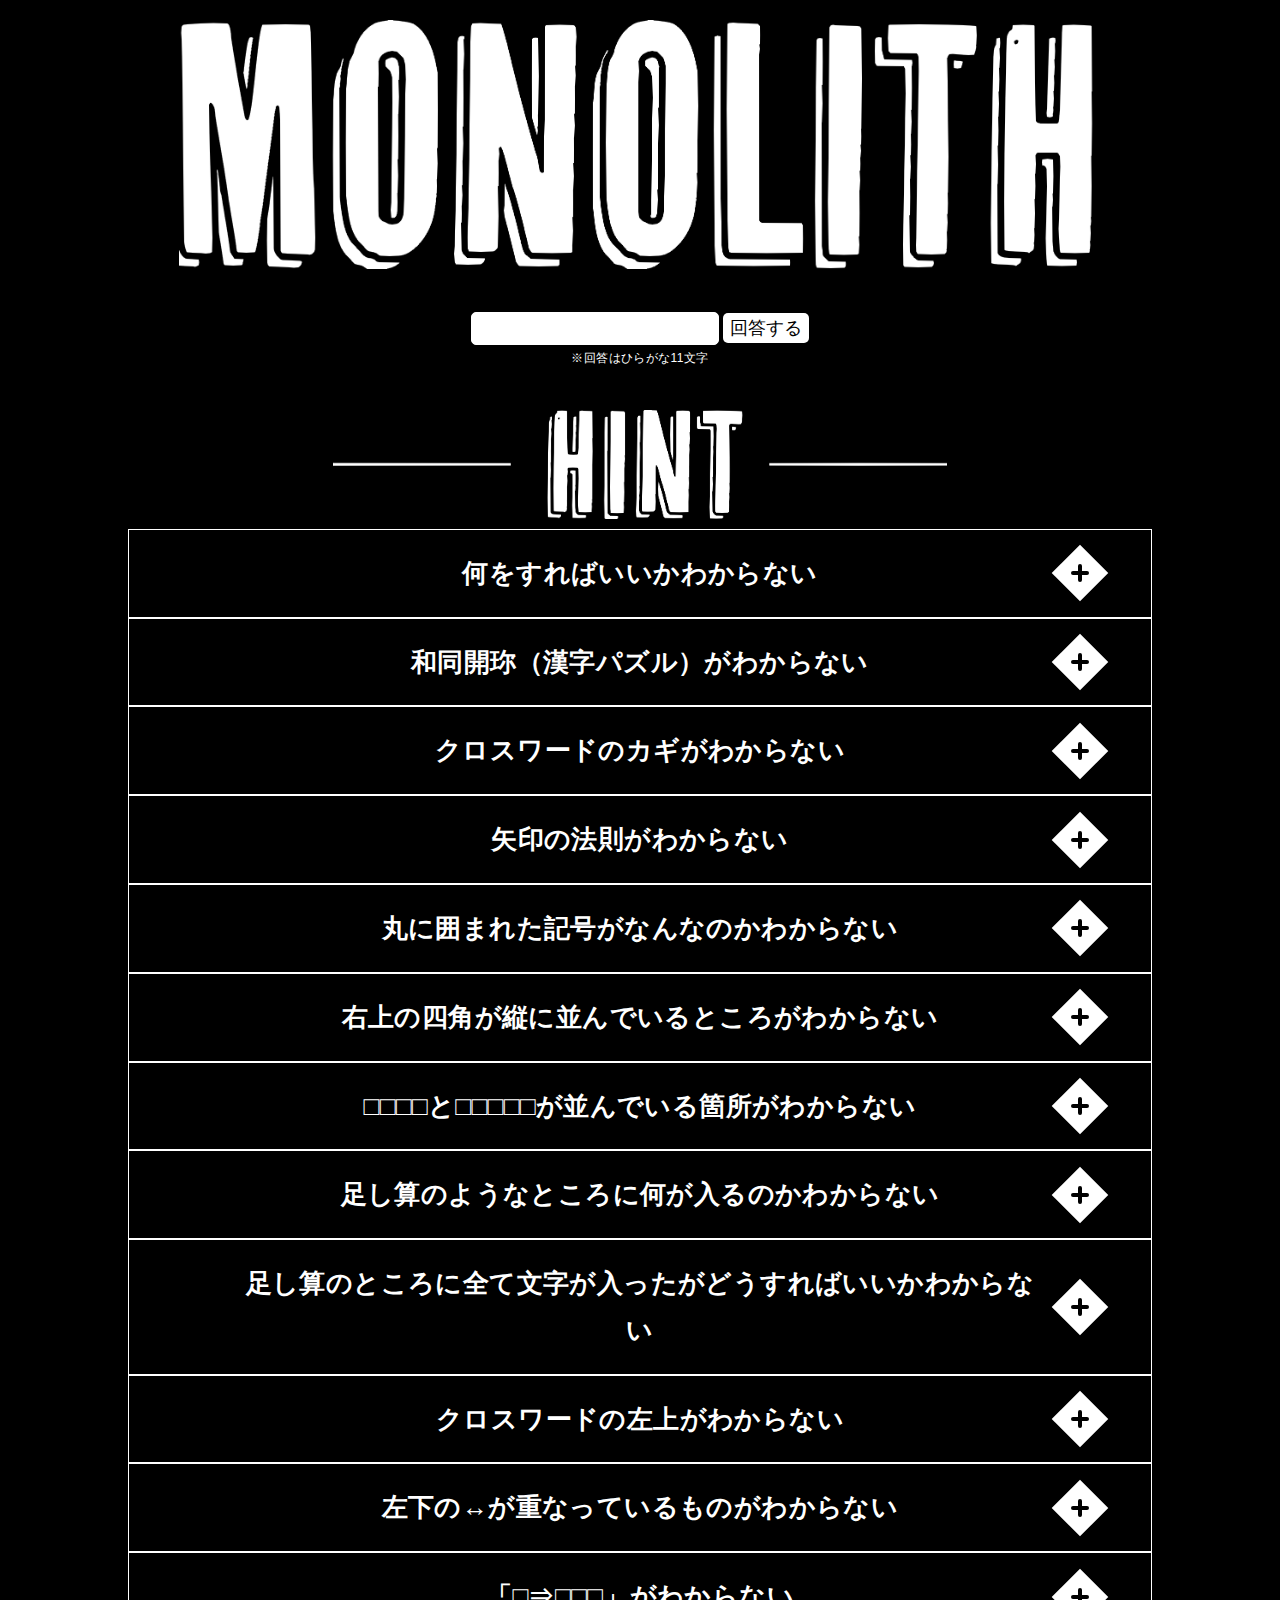
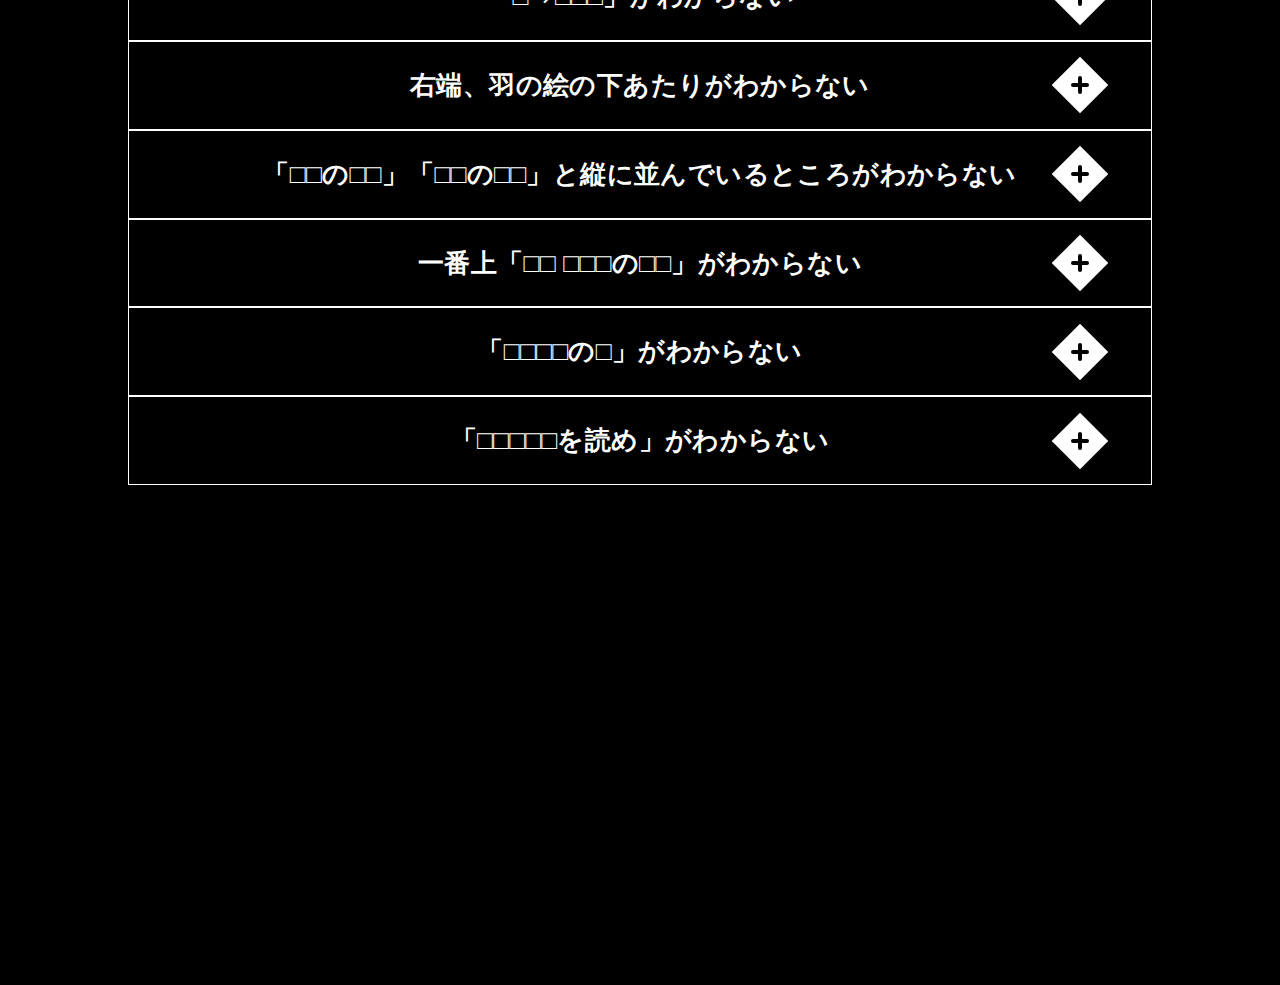
==== commit ea70ca39: "commit" ====
--- a/index.html
+++ b/index.html
@@ -21,7 +21,7 @@
           </tr>
         </table>
 
-        <p class="attention">※回答は七文字</p>
+        <p class="attention">※回答はひらがな11文字</p>
       </div>
 
       <img src="4x/hint.png" alt="HINT" class="hint">
